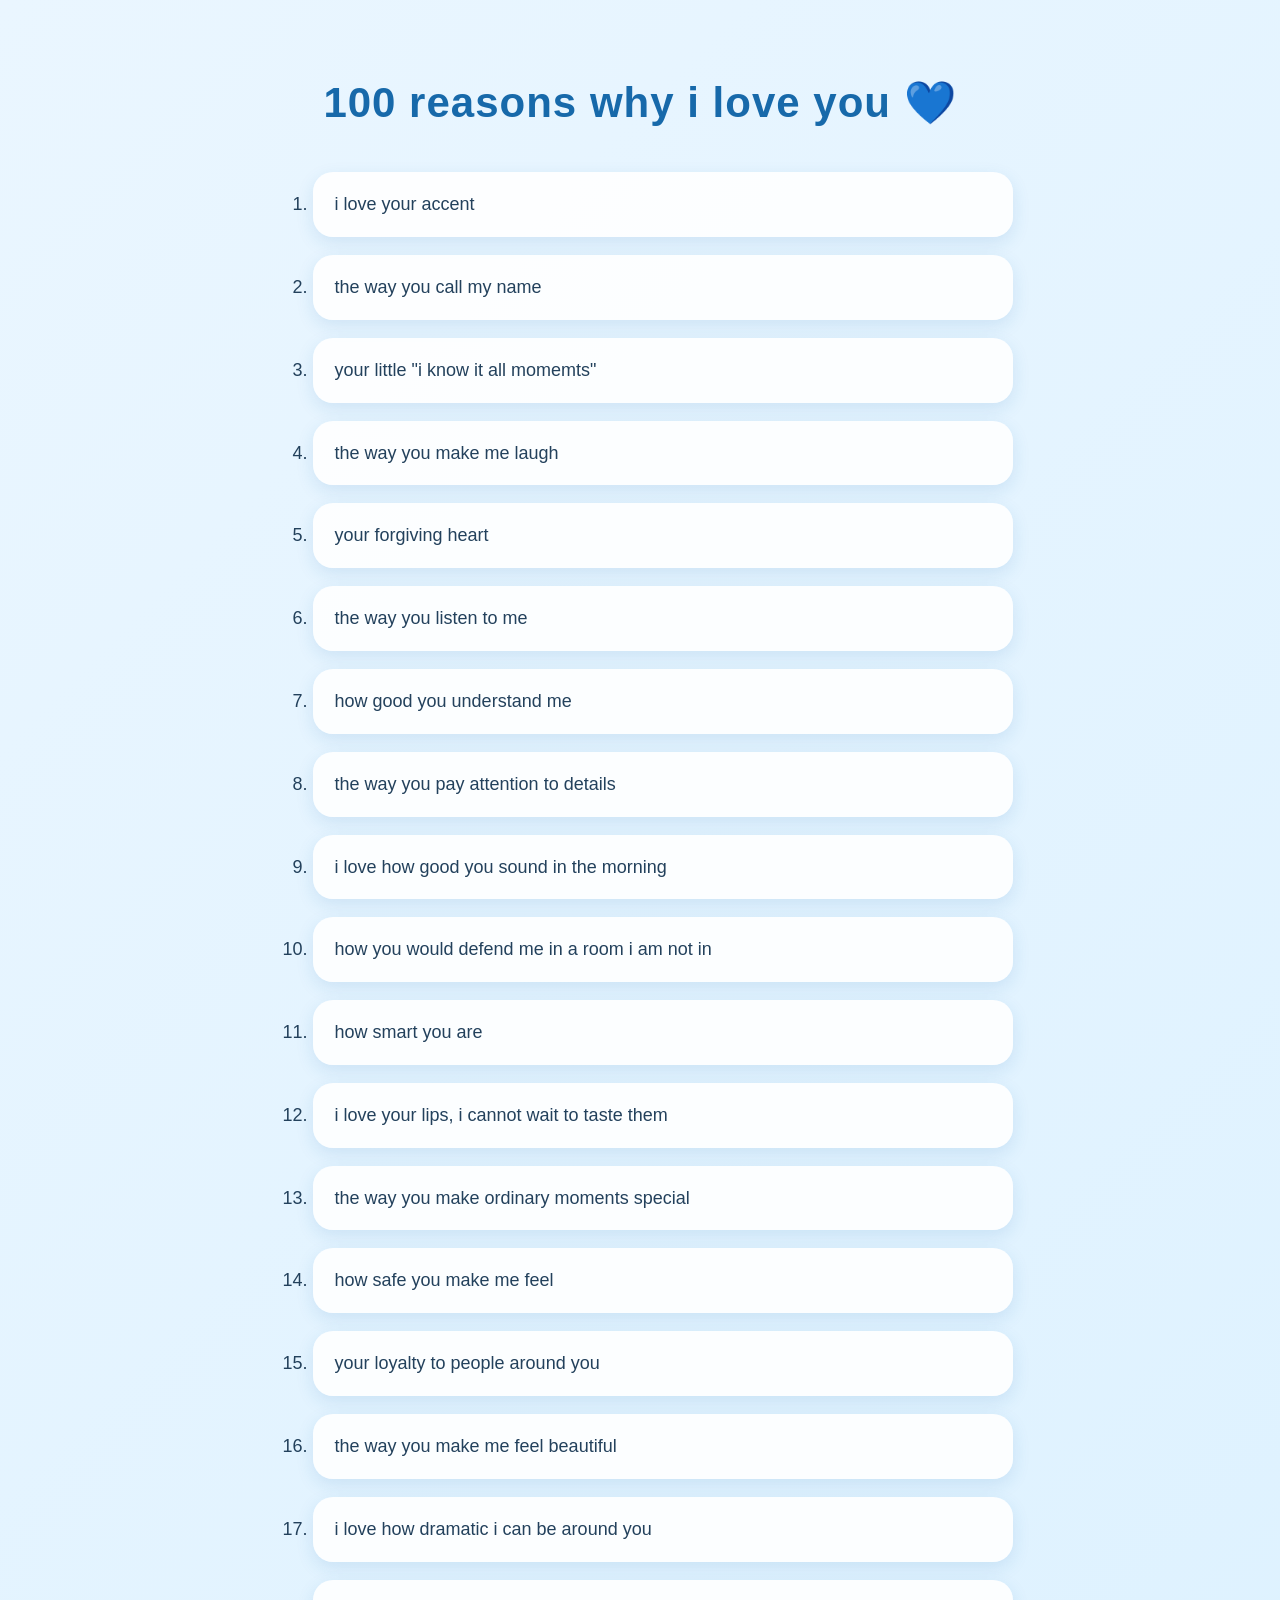
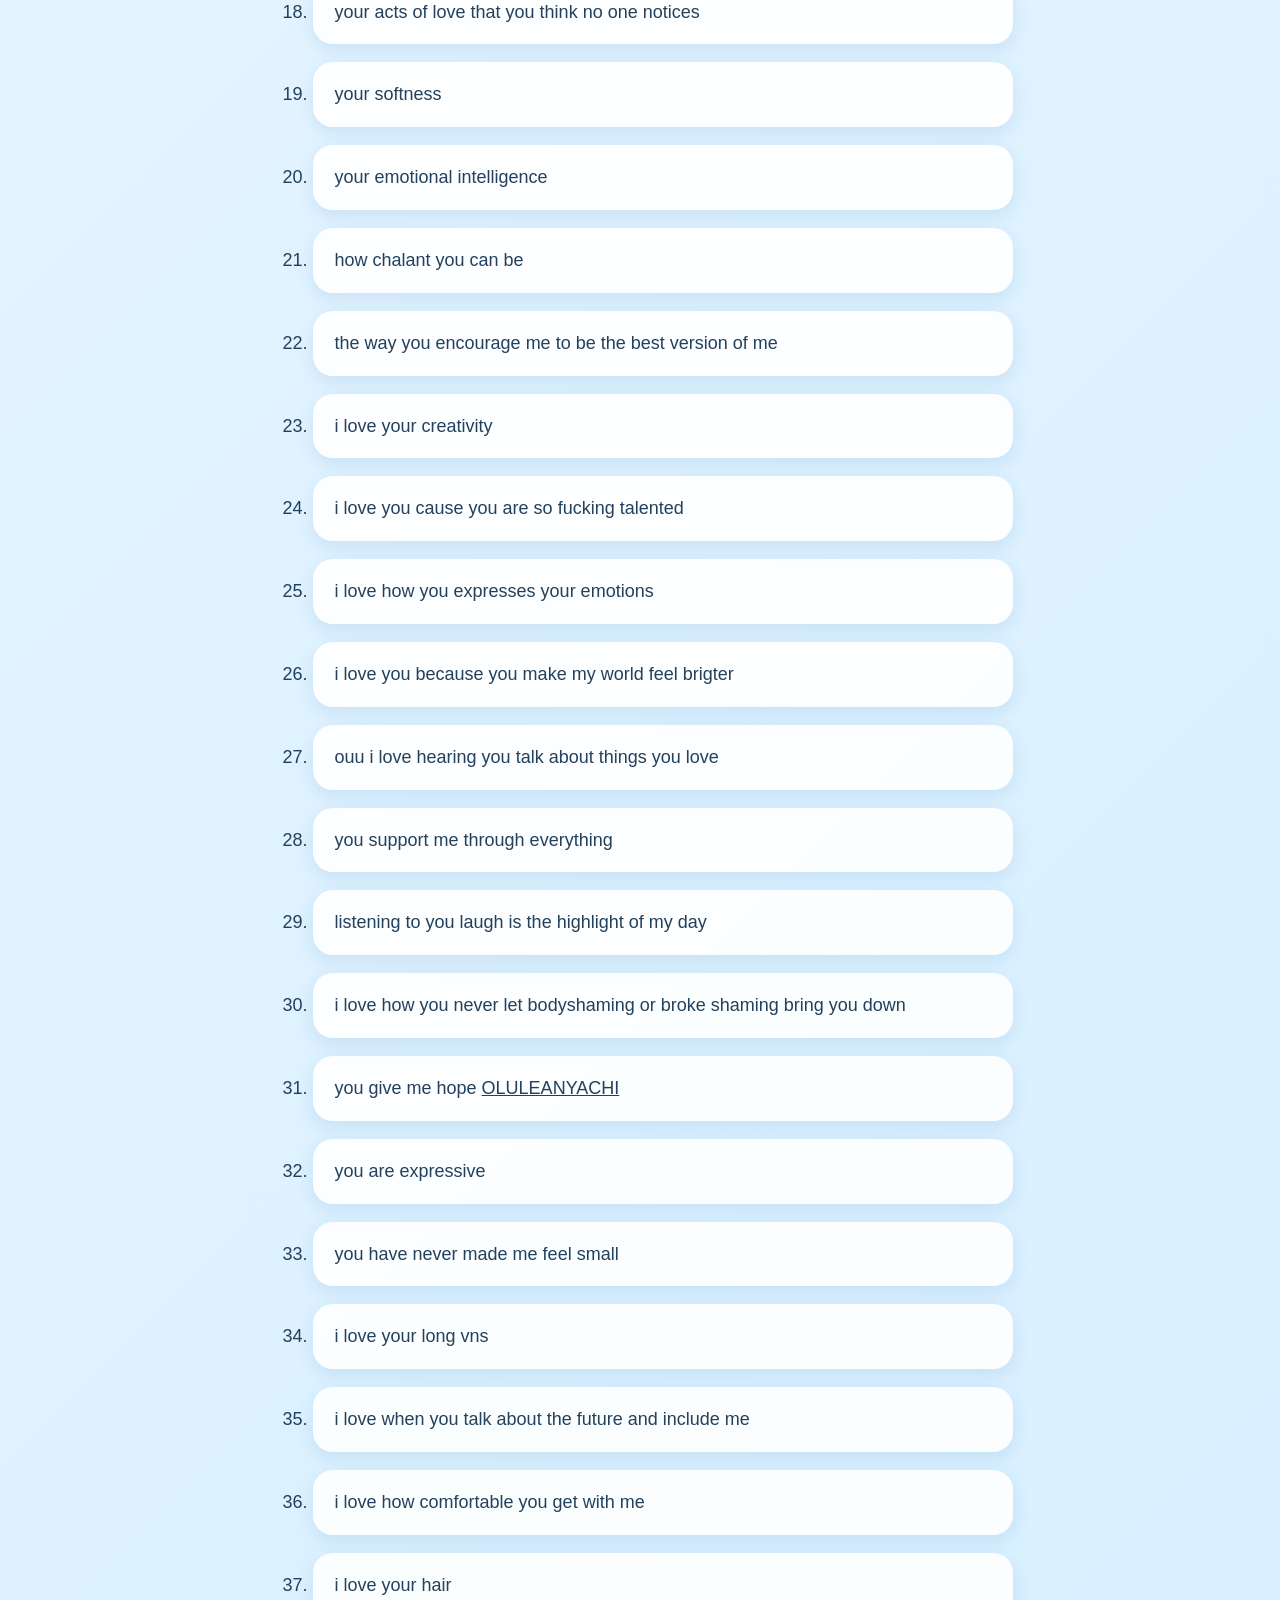
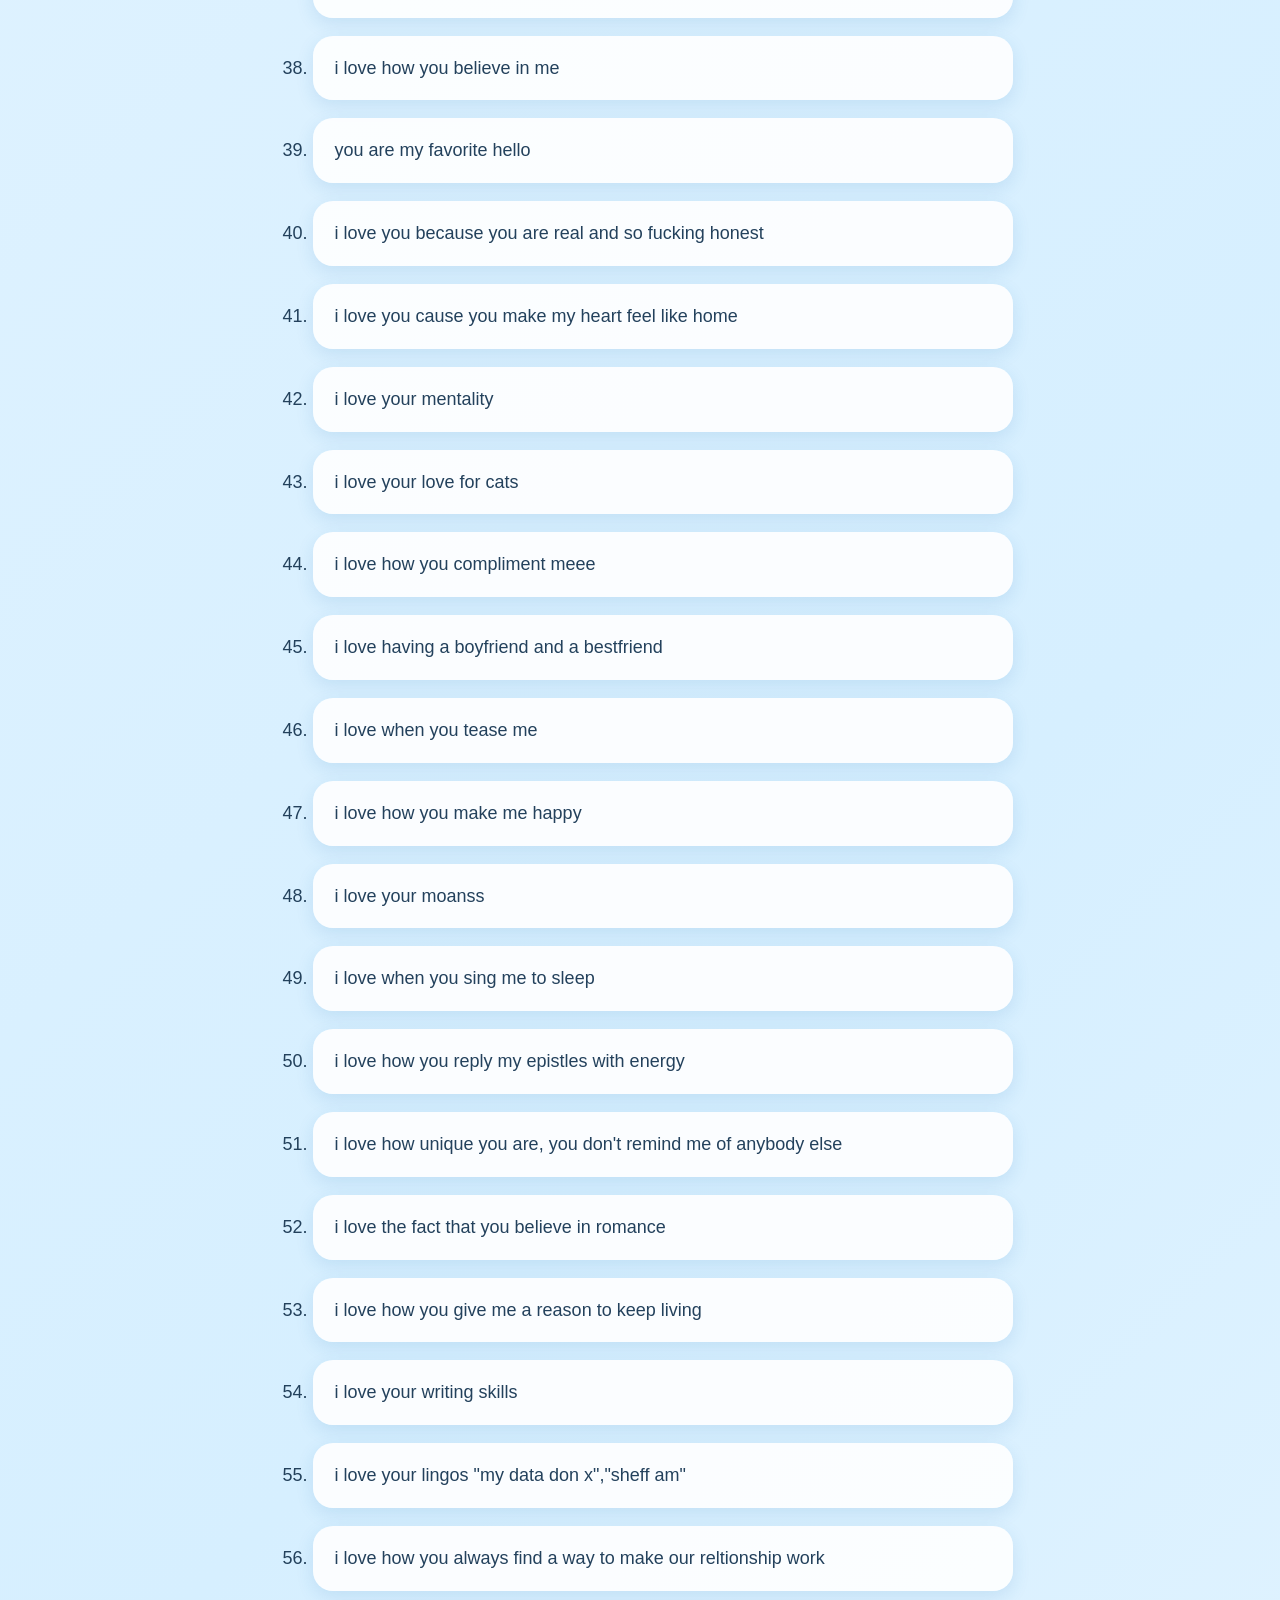
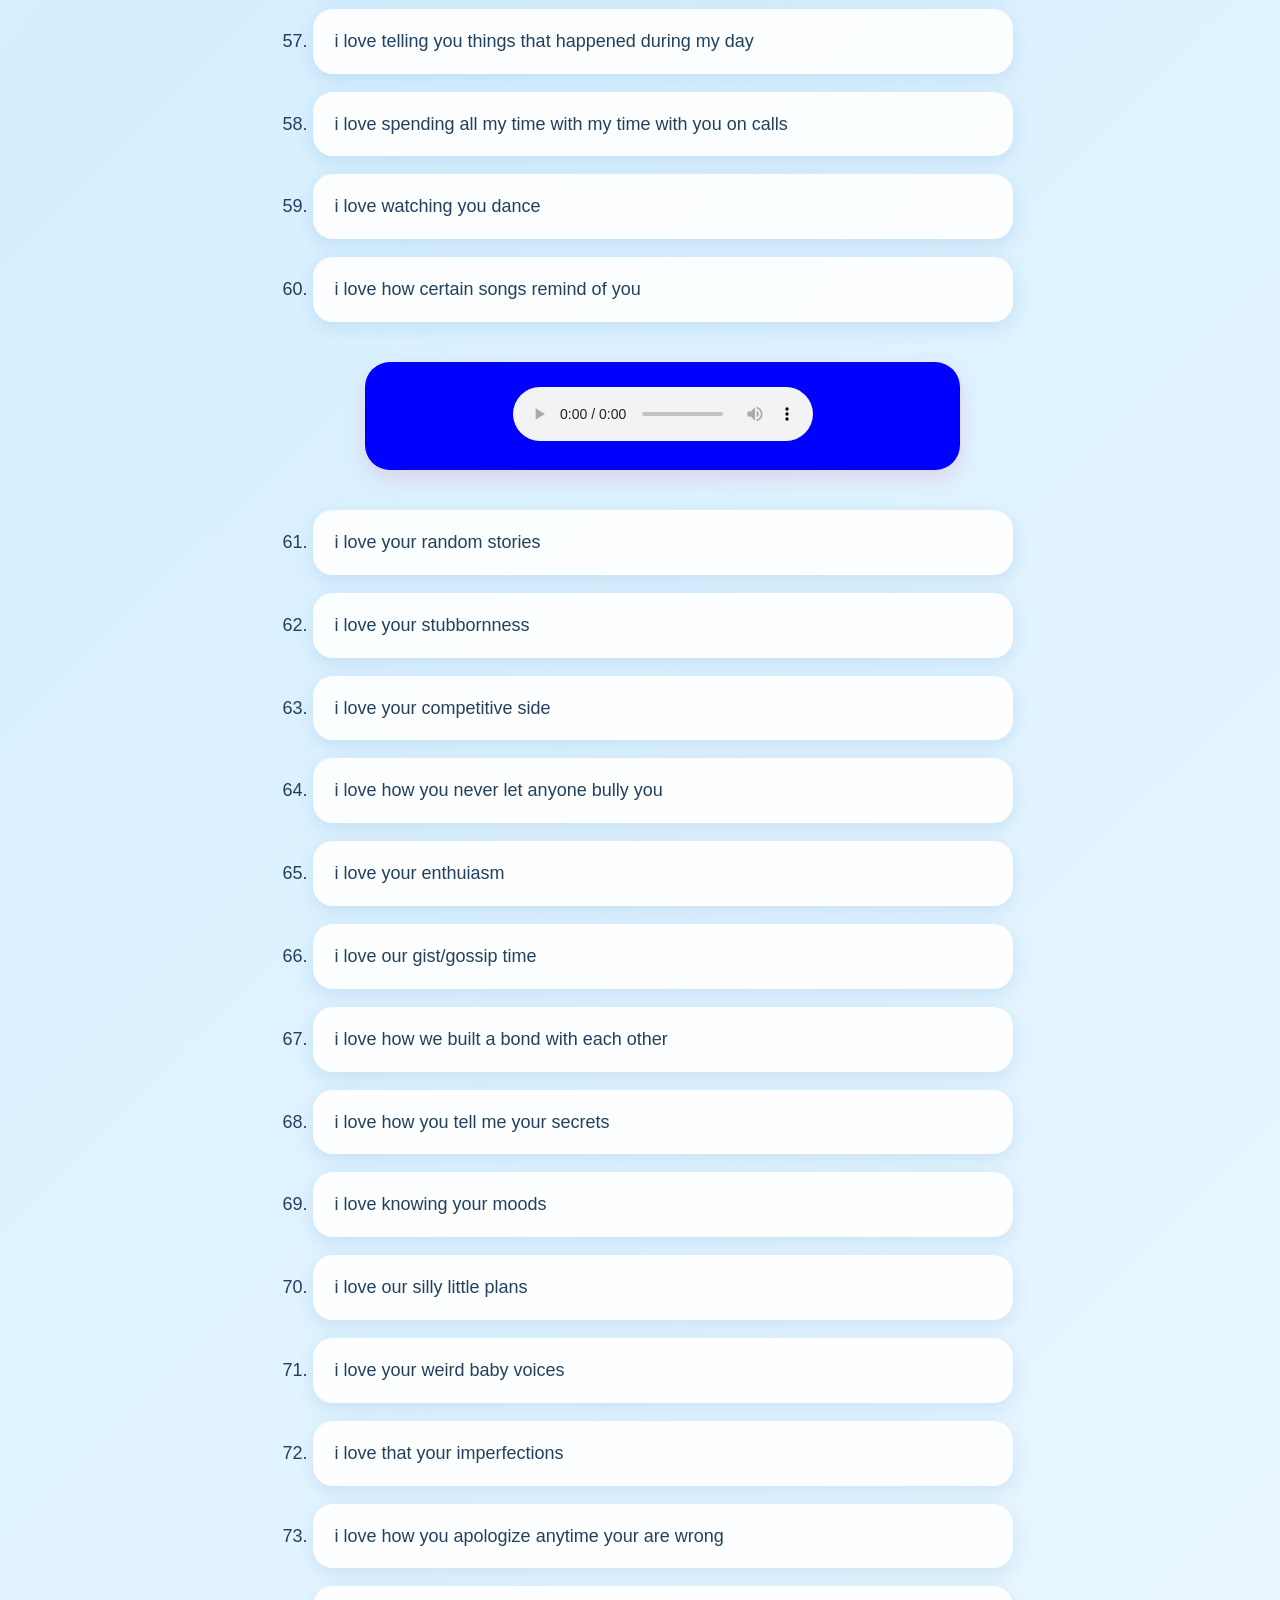
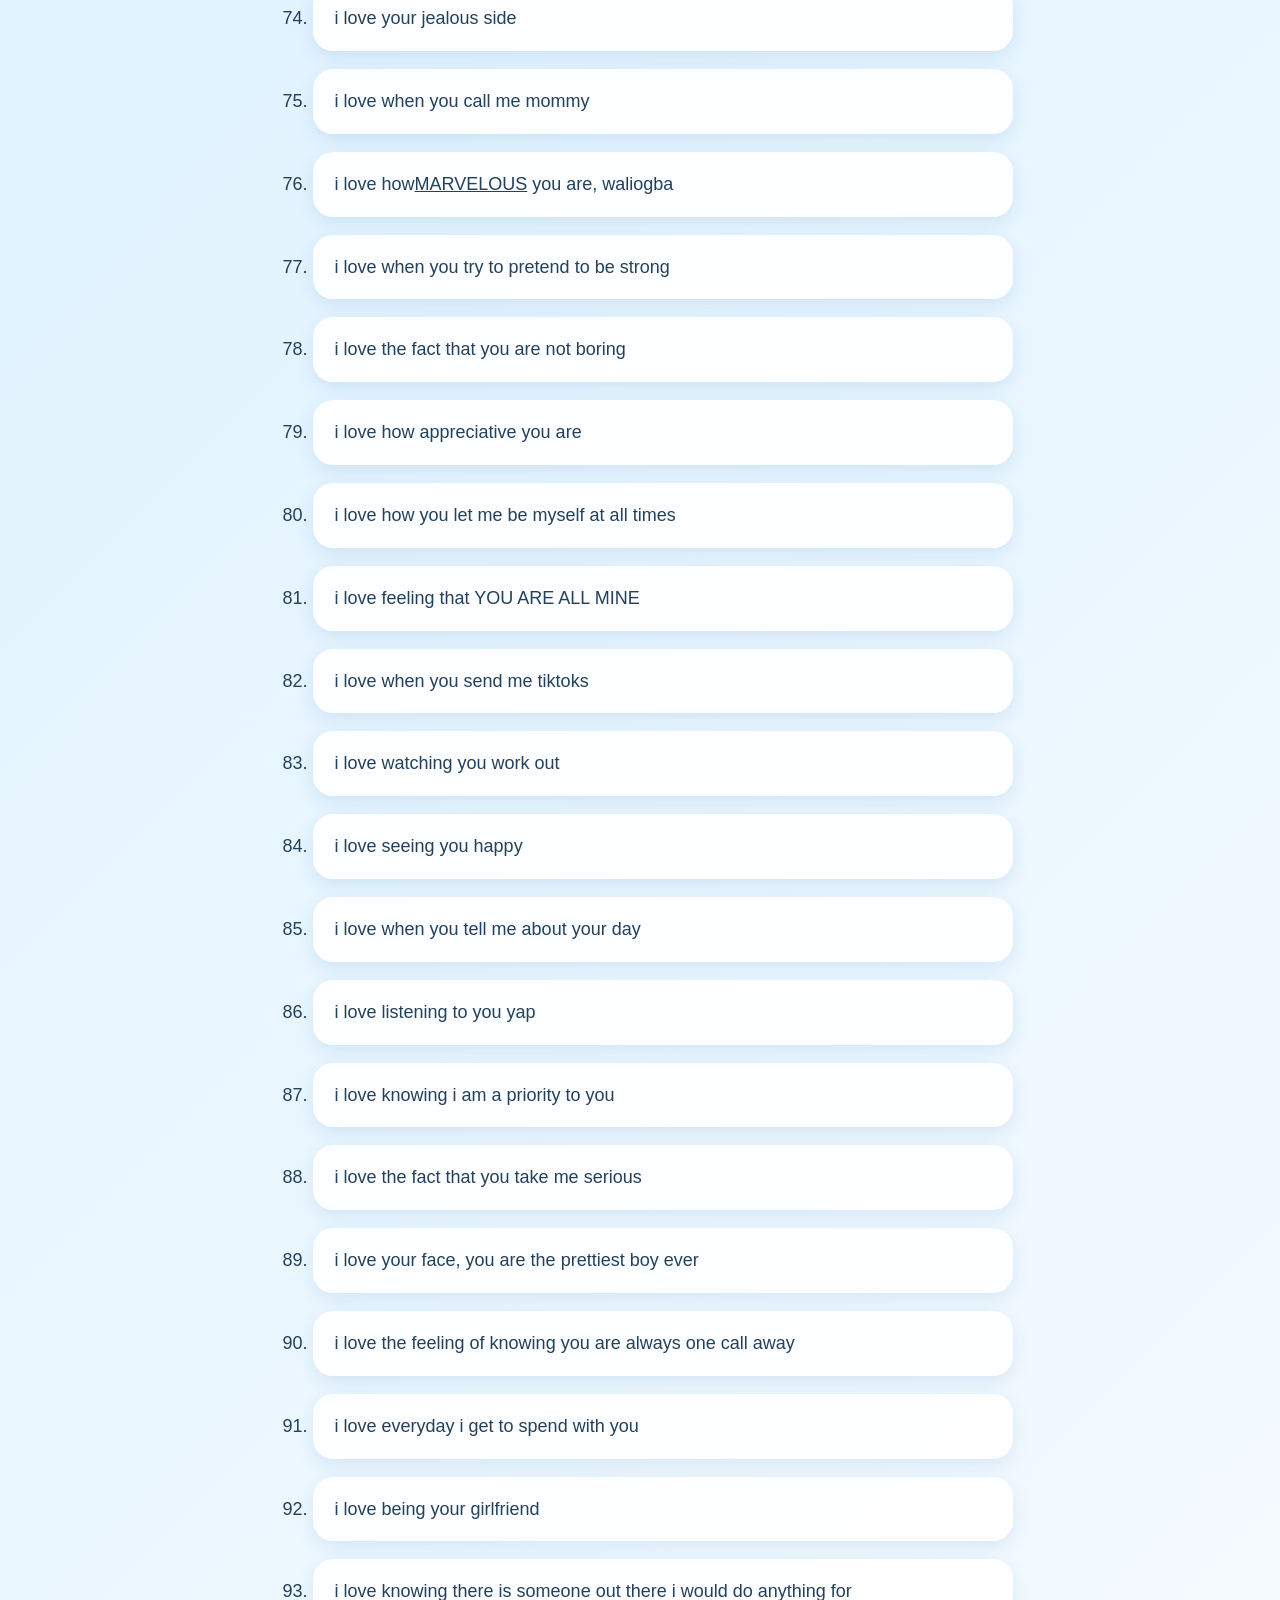
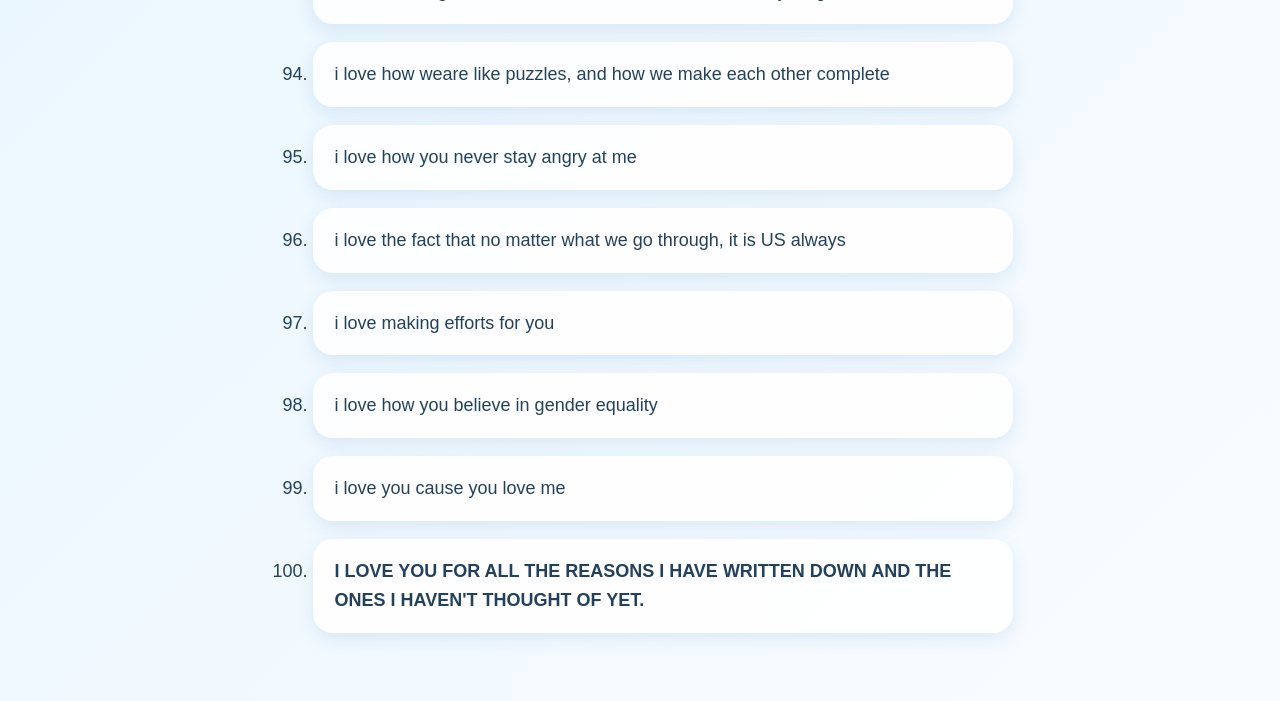
==== reasons.html @ 066e2bfa "Add files via upload" ====
<!DOCTYPE html>
<html>
    <head>
<title>100 reasons why i love you</title>
<link rel="stylesheet" href="style.css">
    </head>
    <body class="reasons-page">
        <h1>100 reasons why i love you 💙</h1>
    </div>
</div>
            <ol>
                <li>i love your accent</li>
                <li> the way you call my name</li>
                <li> your little "i know it all momemts"</li>
                <li>the way you make me laugh</li>
                <li> your forgiving heart</li>
                <li> the way you listen to me</li>
                <li>how good you understand me</li>
                <li> the way you pay attention to details</li>
                <li>i love how good you sound in the morning</li>
                <li>how you would defend me in a room i am not in</li>
                <li> how smart you are</li>
                <li>i love your lips, i cannot wait to taste them</li>
                <li>the way you make ordinary moments special</li>
                <li>how safe you make me feel</li>
                <li> your loyalty to people around you</li>
                <li>the way you make me feel beautiful</li>
                <li>i love how dramatic i can be around you</li>
                <li>your acts of love that you think no one notices</li>
                <li>your softness</li>
                <li> your emotional intelligence</li>
                <li>how chalant you can be</li>
                <li>the way you encourage me to be the best version of me</li>
                <li>i love your creativity</li>
                <li>i love you cause you are so fucking talented</li>
                <li>i love how you expresses your emotions</li>
                <li>i love you because you make my world feel brigter</li>
                <li>ouu i love hearing you talk about things you love</li>
                <li>you support me through everything</li>
                <li>listening to you laugh is the highlight of my day</li>
                <li>i love how you never let bodyshaming or broke shaming bring you down</li>
                <li>you give me hope <u>OLULEANYACHI</u></li>
                <li>you are expressive</li>
                <li>you have never made me feel small</li>
                <li>i love your long vns</li>
                <li>i love when you talk about the future and include me</li>
                <li>i love how comfortable you get with me</li>
                <li>i love your hair</li>
                <li>i love how you believe in me</li>
                <Li>you are my favorite hello</Li>
                <li>i love you because you are real and so fucking honest</li>
                <li>i love you cause you make my heart feel like home</li>
                <li>i love your mentality</li>
                <li>i love your love for cats</li>
                <li>i love how you compliment meee</li>
                <li> i love having a boyfriend and a bestfriend</li>
                <li>i love when you tease me</li>
                <li>i love how you make me happy</li>
                <li>i love your moanss</li>
                <li>i love when you sing me to sleep</li>
                <li>i love how you reply my epistles with energy</li>
                <li>i love how unique you are, you don't remind me of anybody else</li>
                <li>i love the fact that you believe in romance </li>
                <li>i love how you give me a reason to keep living</li>
                <li>i love your writing skills</li>
                <li>i love your lingos "my data don x","sheff am"</li>
                <li>i love how you always find a way to make our reltionship work</li>
                <li>i love telling you things that happened during my day</li>
                <li>i love spending all my time with my time with you on calls</li>
                <li>i love watching you dance</li>
                <li>i love how certain songs remind of you </li>
                <div class="music">
                <audio controls>
                    <source src="music/Music/Rema - Runaway (2).mp3" type="audio/mpeg">
                </audio>
                </div>
                <li>i love your random stories</li>
                <li>i love your stubbornness</li>
                <li>i love your competitive side</li>
                <li>i love how you never let anyone bully you</li>
                <li>i love your enthuiasm</li>
                <li>i love our gist/gossip time</li>
                <li>i love how we built a bond with each other</li>
                <li>i love how you tell me your secrets</li>
                <li>i love knowing your moods</li>
                <li>i love our silly little plans </li>
                <li>i love your weird baby voices</li>
                <li>i love that your imperfections</li>
                <li>i love how you apologize anytime your are wrong</li>
                <li>i love your jealous side</li>
                <li>i love when you call me mommy</li>
                <li>i love how<u>MARVELOUS</u> you are, waliogba</li>
                <li>i love when you try to pretend to be strong</li>
                <li>i love the fact that you are not boring</li>
                <li>i love how appreciative you are</li>
                <li>i love how you let me be myself at all times</li>
                <li>i love feeling that YOU ARE ALL MINE</li>
                <li>i love when you send me tiktoks</li>
                <li>i love watching you work out</li>
                <li>i love seeing you happy</li>
                <li>i love when you tell me about your day</li>
                <li>i love listening to you yap</li>
                <li>i love knowing i am a priority to you </li>
                <li>i love the fact that you take me serious</li>
                <li>i love your face, you are the prettiest boy ever</li>
                <li>i love the feeling of knowing you are always one call away</li>
                <li>i love everyday i get to spend with you</li>
                <li>i love being your girlfriend</li>
                <li>i love knowing there is someone out there i would do anything for</li>
                <li>i love how weare like puzzles, and how we make each other complete</li>
                <li>i love how you never stay angry at me</li>
                <li>i love the fact that no matter what we go through, it is US always</li>
                <li> i love making efforts for you</li>
                <li>i love how you believe in gender equality</li>
                <li>i love you cause you love me</li>
                <li><strong>I LOVE YOU FOR ALL THE REASONS I HAVE WRITTEN DOWN AND THE ONES I HAVEN'T
THOUGHT OF YET.
                </strong></li>

            </ol>
        </div>
    </body>
</html>
---- style.css ----
/*==== GENERAL PAGE STYLE ==== */
body {margin: 0;font-family: Georgia, 'Times New Roman', Times, serif; background:linear-gradient(135deg,
    #f2f9ff,#dcefff,#c7e3f5);color: #17324d;}
/*===== HOME PAGE=====*/
.home-page h1{font-size: 35px; color: #1769aa;margin: 0;}
.home-page p {font-size: 40px; line-height: 1.5; max-width: 600px; margin: 10px auto;}
.home-page a {display: inline-block;margin-top: 25px auto 0;padding: 15px 25px;
     background-color: #1769aa;
color: white; text-decoration: none; border-radius: 30px;
font-weight: bold;transition: 0.3s;font-size: 20px;position: absolute; top: 80%;right: 50%;}
.home-page a:hover {background-color: #0d4775; transform: scale(1.05);}
.hearts span {position: absolute; bottom: -50px; color: #1769aa;font-size: 50px;
    animation: floatheart 8s linear infinite;}
    @keyframes floatheart{0%
    {transform: translateY(0);}
100% {transform: translateY(-110vh);}}
.hearts span:nth-child(1) {
    left: 5%;
    animation-delay: 0s;
}
.hearts span:nth-child(2) {
    left: 18%;
    animation-delay: 1s;
}
.hearts span:nth-child(3) {
    left: 30%;
    animation-delay: 2s;
}
.hearts span:nth-child(4) {
    left: 42%;
    animation-delay: 3s;
}
.hearts span:nth-child(5) {
    left: 55%;
    animation-delay: 4s;
}
.hearts span:nth-child(6) {
    left: 68%;
    animation-delay: 5s;
}

.hearts span:nth-child(7) {
    left: 80%;
    animation-delay: 6s;
}

.hearts span:nth-child(8) {
    left: 92%;
    animation-delay: 7s;
}.reasons-page {
    min-height: 100vh;
    margin: 0;
    padding: 50px 20px;
    box-sizing: border-box;

    background: linear-gradient(135deg, #eaf6ff, #d6efff, #f9fcff);
    color: #23415c;

    font-family: "Trebuchet MS", sans-serif;
}


/* TITLE */

.reasons-page h1 {
    text-align: center;
    color: #1769aa;
    font-size: 42px;
    margin-bottom: 45px;
    letter-spacing: 1px;
}


/* THE NUMBERED LIST */

.reasons-page ol {
    max-width: 700px;
    margin: auto;
    padding-left: 45px;
}


/* EACH REASON = CUTE CARD */

.reasons-page li {
    background: rgba(255, 255, 255, 0.9);

    margin: 18px 0;
    padding: 18px 22px;

    border-radius: 20px;

    box-shadow:
        0 6px 18px rgba(23, 105, 170, 0.12);

    font-size: 18px;
    line-height: 1.6;

    transition: 0.3s ease;
}


/* LITTLE HOVER EFFECT */

.reasons-page li:hover {
    transform: translateY(-4px);

    box-shadow:
        0 10px 25px rgba(23, 105, 170, 0.2);
}

.music {
    background:blue;
    width: 320px;
    max-width: 85%;
    margin: 40px auto;
    padding: 25px;
    border-radius: 25px;
    box-sizing: border-box;
    text-align: center;
    box-shadow: 0 8px 20px rgba(214, 91, 143, 0.2);
}

.music {
    width: 100%;
}
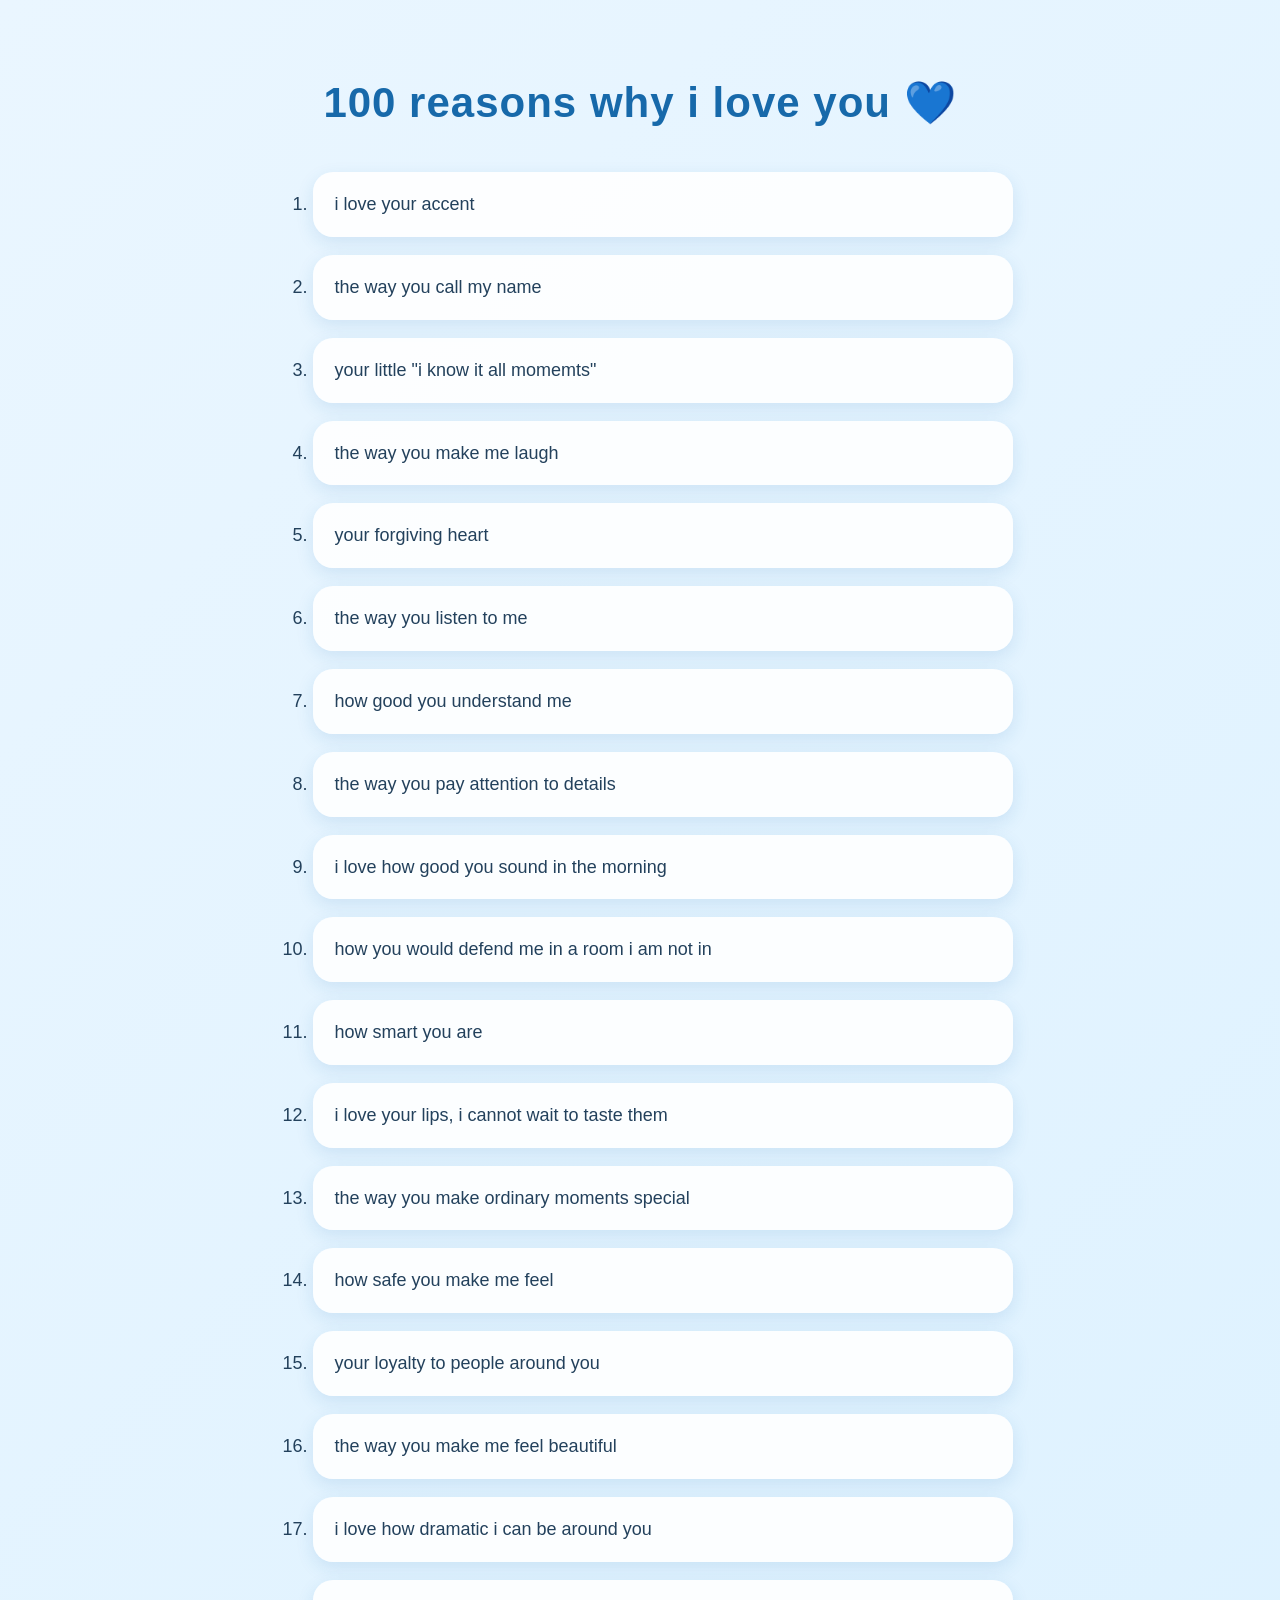
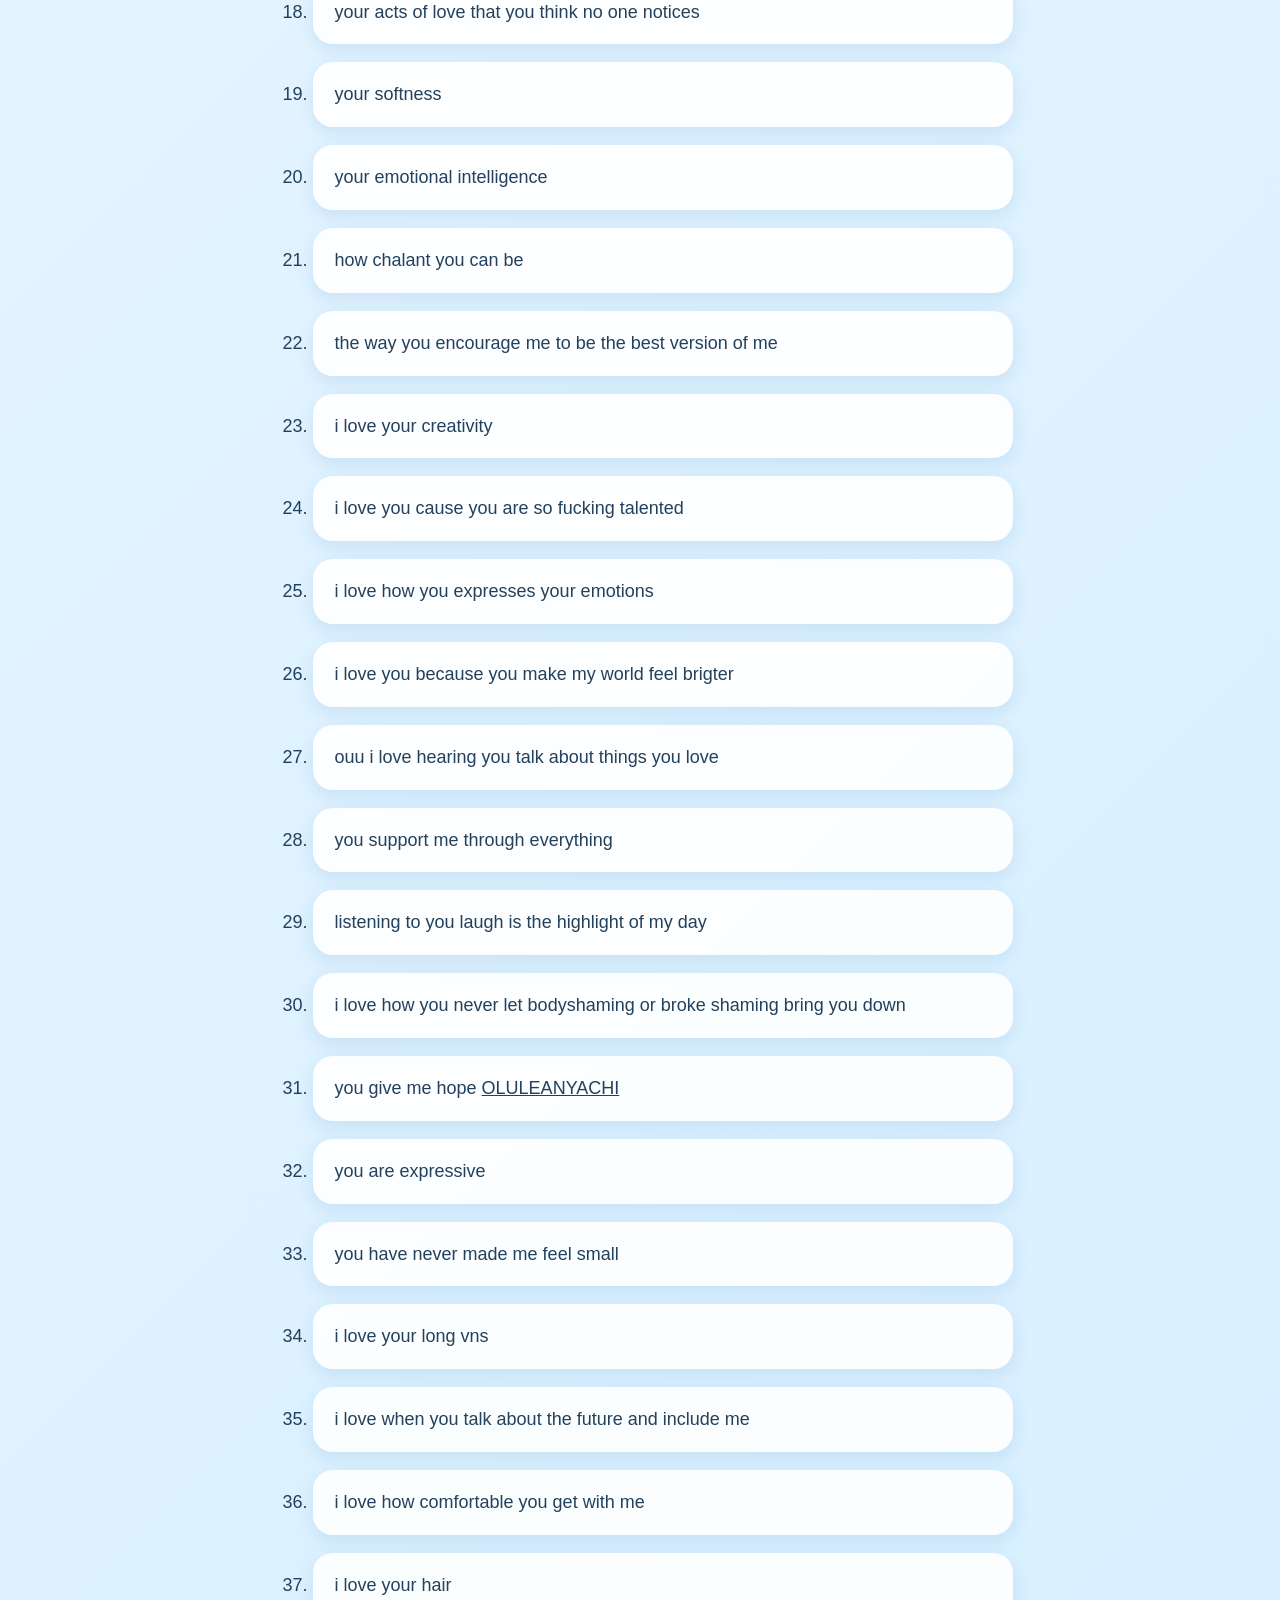
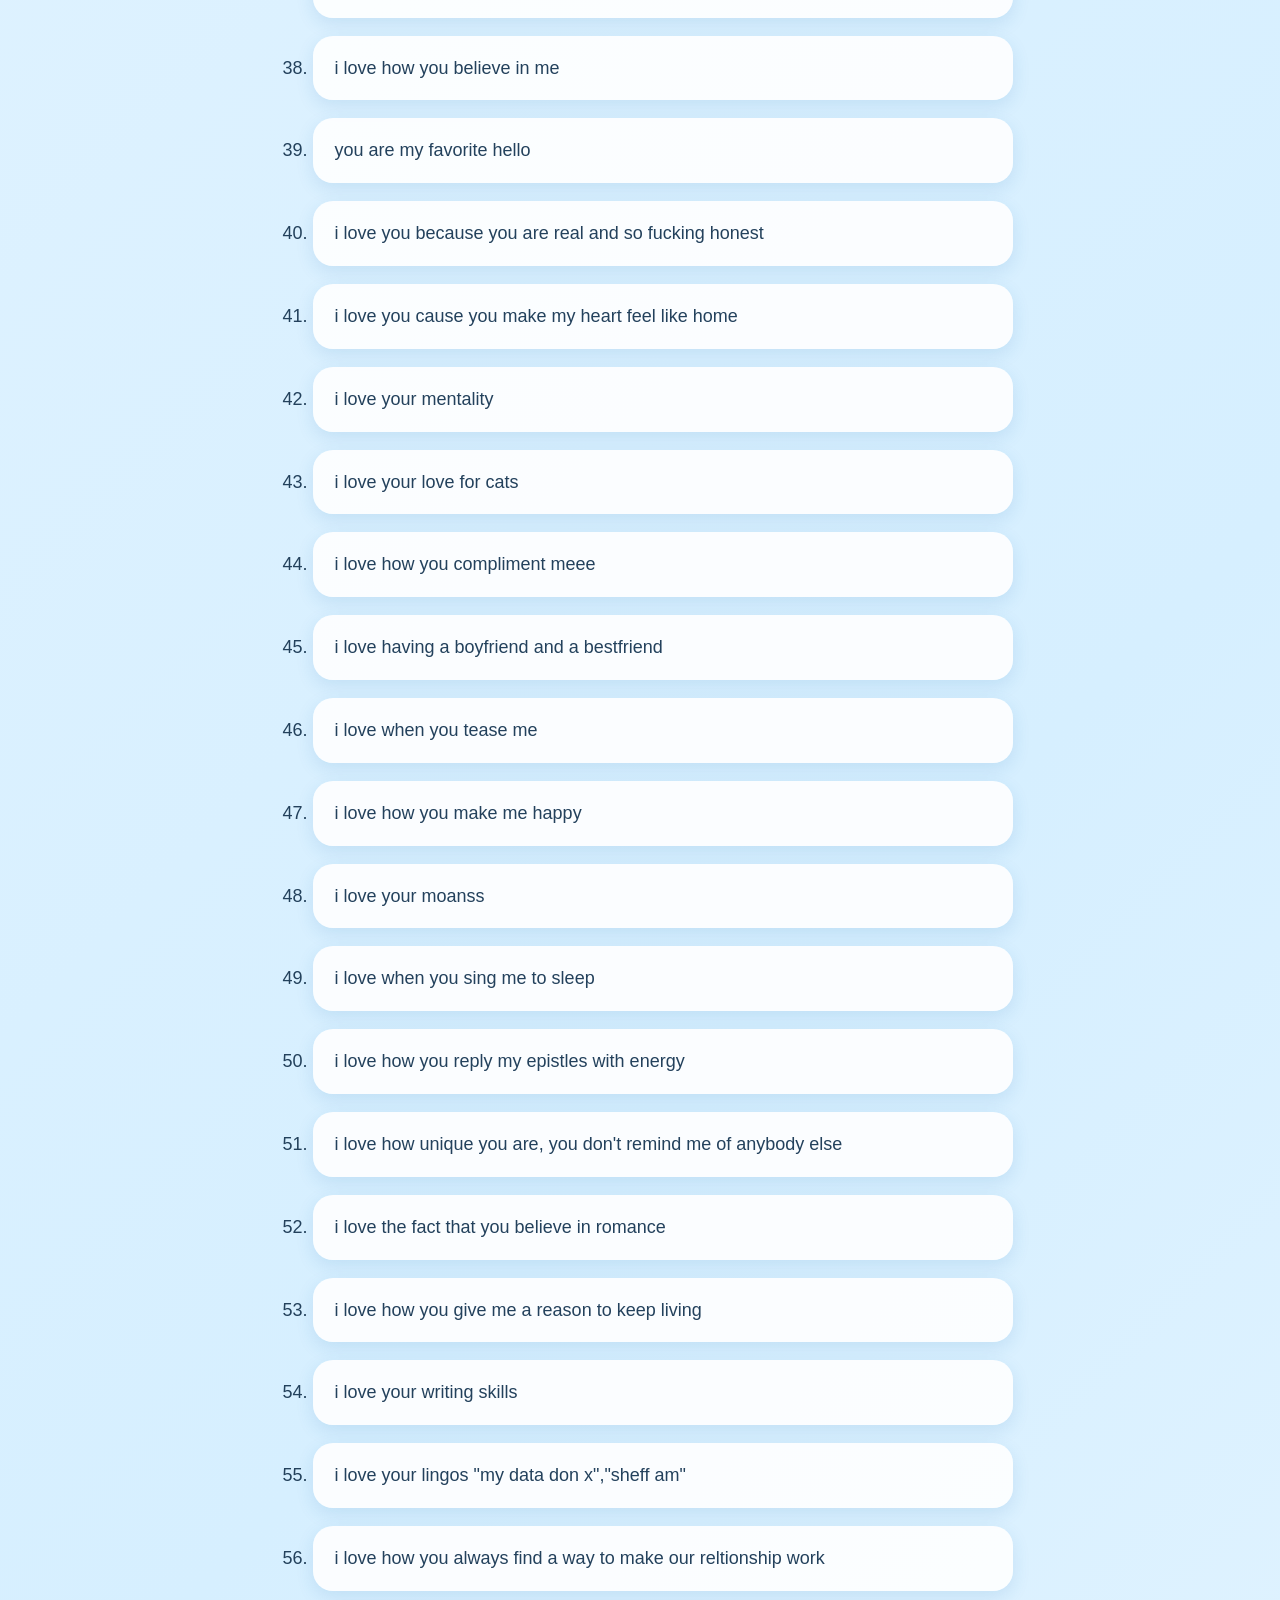
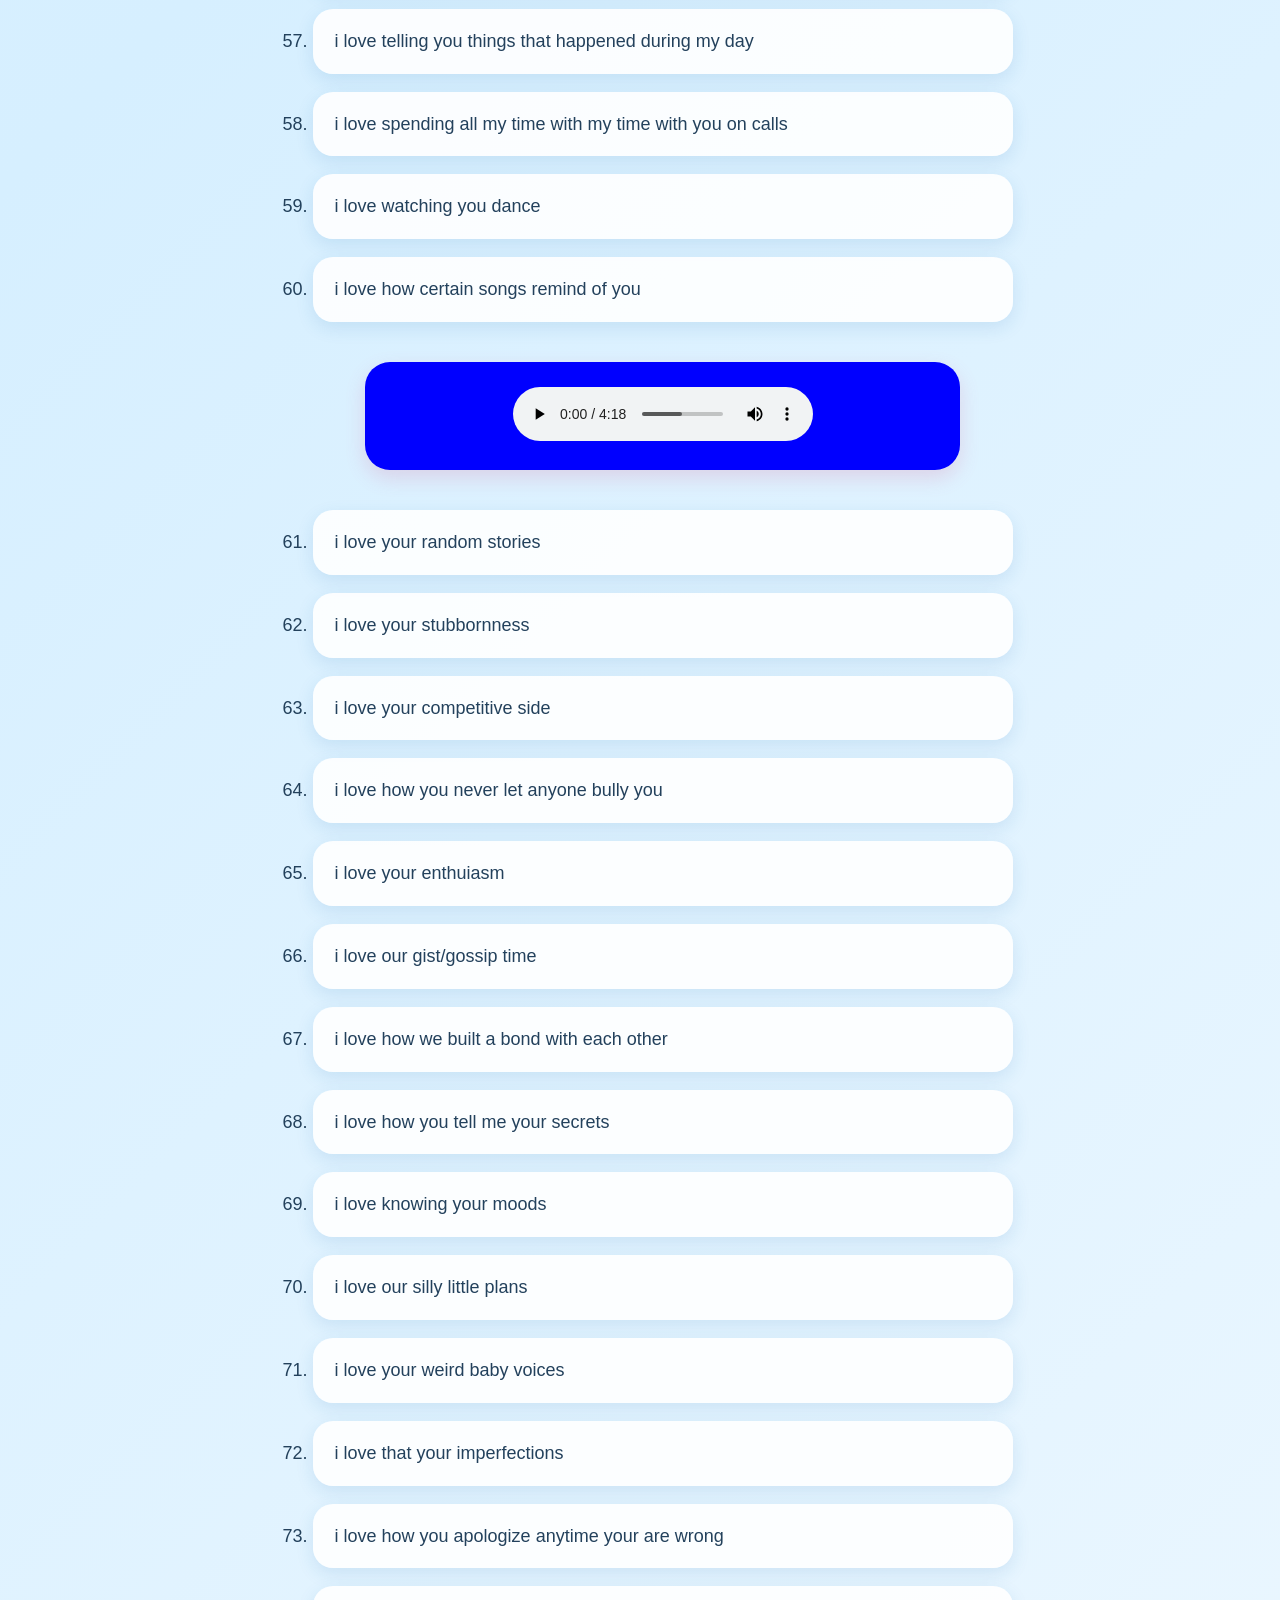
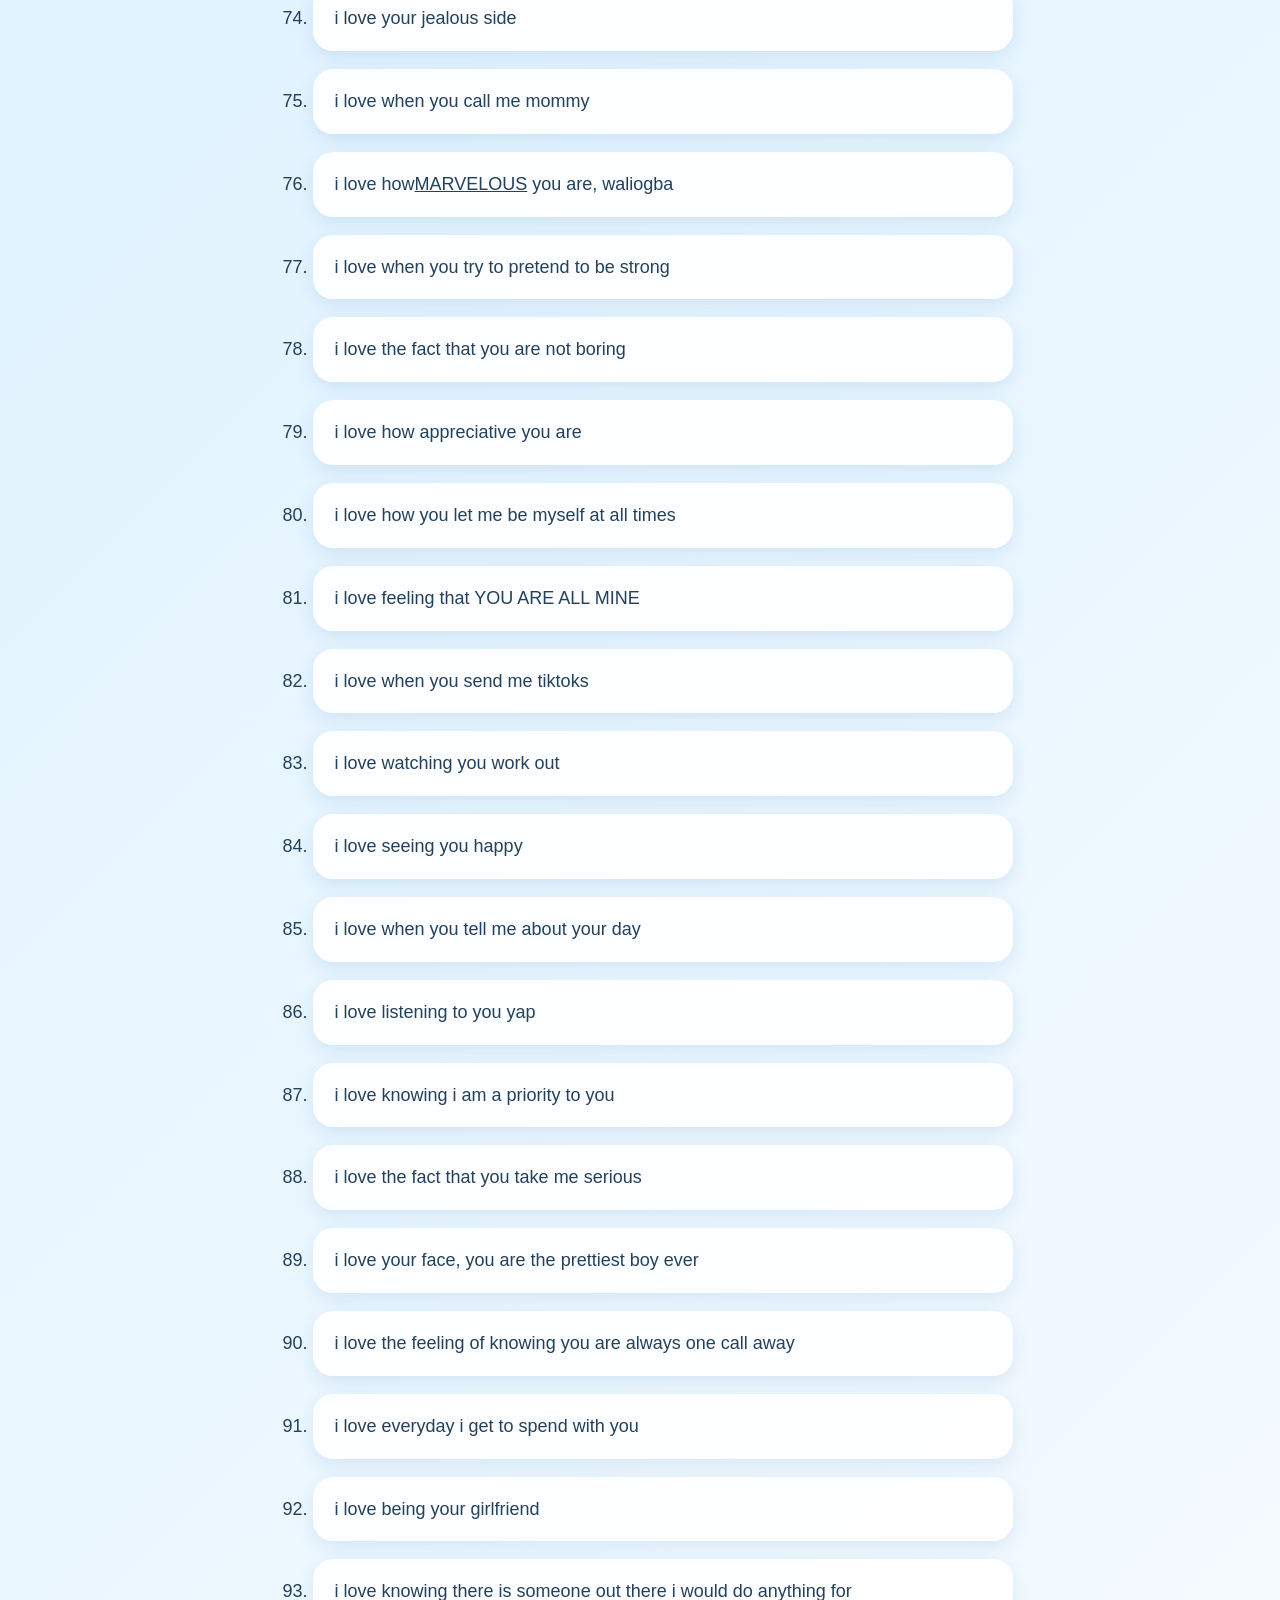
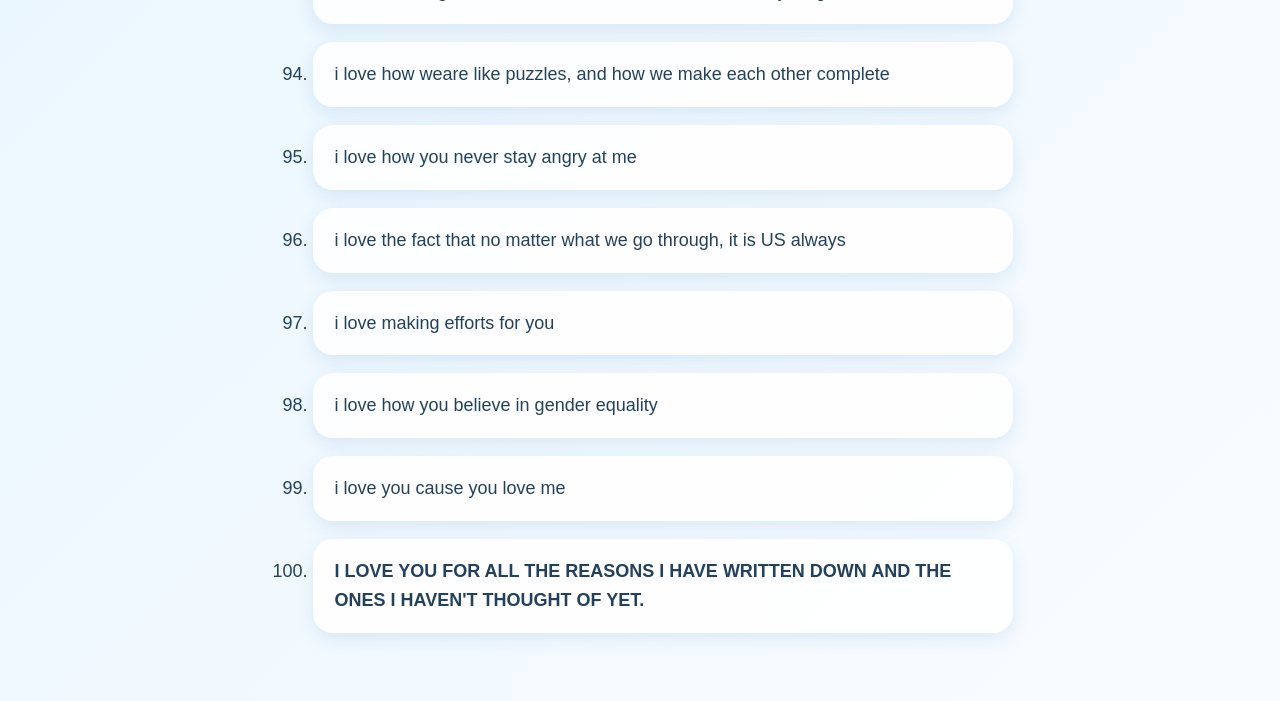
==== commit b436d5ca: "Add files via upload" ====
--- a/reasons.html
+++ b/reasons.html
@@ -71,7 +71,7 @@
                 <li>i love how certain songs remind of you </li>
                 <div class="music">
                 <audio controls>
-                    <source src="music/Music/Rema - Runaway (2).mp3" type="audio/mpeg">
+                    <source src="Rema - Runaway (2).mp3" type="audio/mpeg">
                 </audio>
                 </div>
                 <li>i love your random stories</li>
--- a/style.css
+++ b/style.css
@@ -4,7 +4,7 @@
 /*===== HOME PAGE=====*/
 .home-page h1{font-size: 35px; color: #1769aa;margin: 0;}
 .home-page p {font-size: 40px; line-height: 1.5; max-width: 600px; margin: 10px auto;}
-.home-page a {display: inline-block;margin-top: 25px auto 0;padding: 15px 25px;
+.home-page a {display: inline-block;margin-top: 50px auto 0;padding: 15px 25px;
      background-color: #1769aa;
 color: white; text-decoration: none; border-radius: 30px;
 font-weight: bold;transition: 0.3s;font-size: 20px;position: absolute; top: 80%;right: 50%;}
